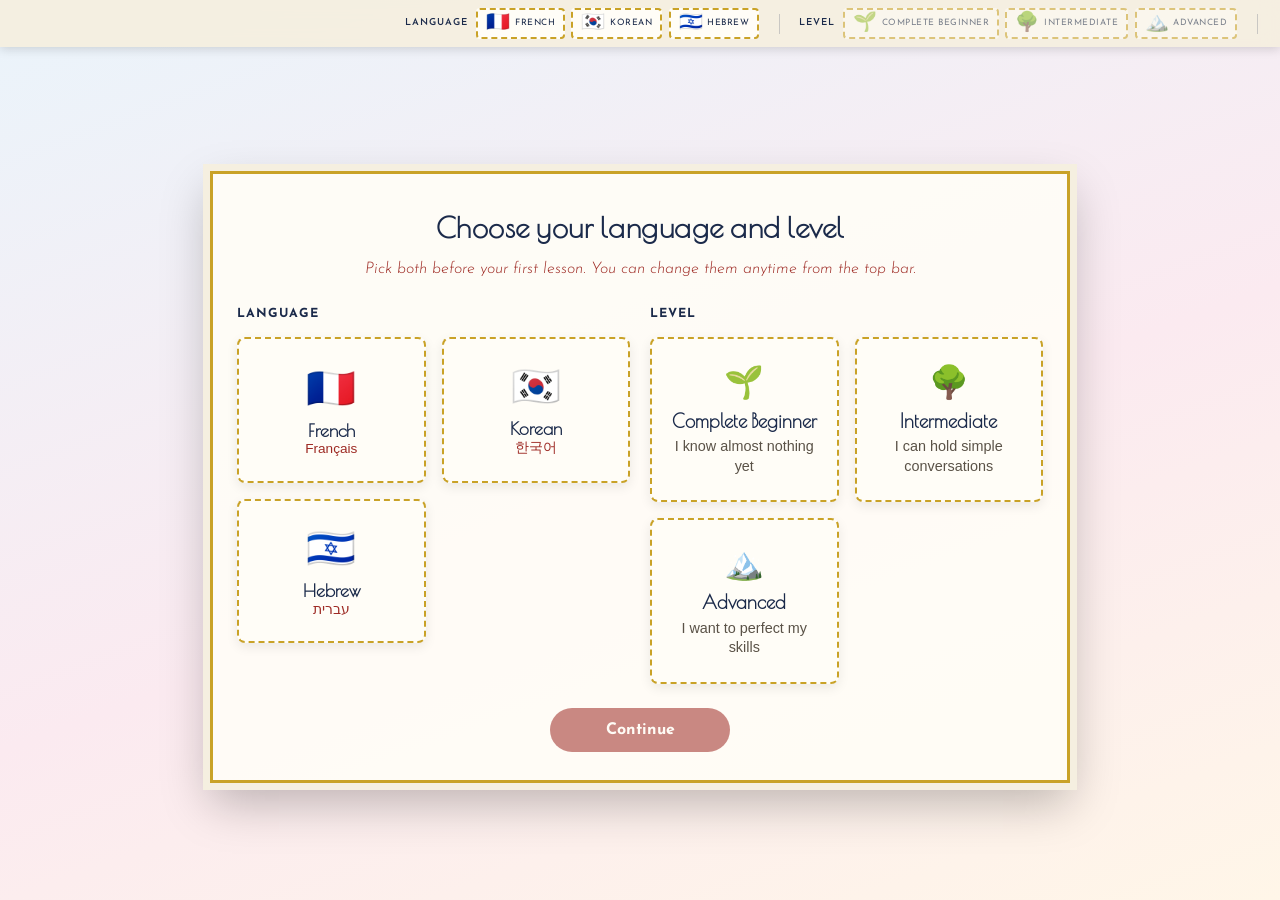
==== index.html @ 90c76253 "Prepare public Catlingo entry point Co-authored-by: Copilot <223556219+Copilot@users.noreply.github." ====
<!DOCTYPE html>
<html lang="en">
<head>
    <meta charset="UTF-8">
    <meta name="viewport" content="width=device-width, initial-scale=1.0, viewport-fit=cover">
    <title>Catlingo | Learn languages through postcards</title>
    <meta name="description" content="Catlingo turns language practice into postcard-sized lessons with guided onboarding, language and level controls, cat-photo fallbacks, and responsive French, Korean, and Hebrew study decks.">
    <meta name="application-name" content="Catlingo">
    <meta name="theme-color" content="#F5EFE0">
    <meta name="color-scheme" content="light">
    <meta name="format-detection" content="telephone=no">
    <link rel="canonical" href="https://catlingo.hiyoglow.com/">
    <meta property="og:type" content="website">
    <meta property="og:site_name" content="Catlingo">
    <meta property="og:url" content="https://catlingo.hiyoglow.com/">
    <meta property="og:title" content="Catlingo | Learn languages through postcards">
    <meta property="og:description" content="Practice French, Korean, and Hebrew through postcard-style lessons with gentle onboarding, responsive controls, and cat-photo fallbacks.">
    <meta name="twitter:card" content="summary">
    <meta name="twitter:title" content="Catlingo | Learn languages through postcards">
    <meta name="twitter:description" content="Practice French, Korean, and Hebrew through postcard-style lessons with gentle onboarding, responsive controls, and cat-photo fallbacks.">
    <link rel="stylesheet" href="lang.css">
    <link rel="preconnect" href="https://fonts.googleapis.com">
    <link rel="preconnect" href="https://fonts.gstatic.com" crossorigin>
    <link href="https://fonts.googleapis.com/css2?family=Gowun+Batang:wght@400;700&family=Nanum+Pen+Script&display=swap" rel="stylesheet">
    <script>
        (function () {
            function statusNode() {
                return document.getElementById('startupStatus');
            }

            function showStatus(message, state) {
                const node = statusNode();
                if (!node) return;
                node.hidden = false;
                node.dataset.state = state || 'info';
                node.textContent = message;
            }

            function hideStatus() {
                const node = statusNode();
                if (!node) return;
                node.hidden = true;
                node.removeAttribute('data-state');
            }

            window.CATLINGO_PAGE = {
                showStartupError(message) {
                    showStatus(message, 'error');
                },
                markReady() {
                    document.documentElement.dataset.catlingoReady = 'true';
                    hideStatus();
                },
            };

            window.addEventListener('error', function (event) {
                const target = event.target;
                if (target && target.tagName === 'SCRIPT') {
                    const src = target.getAttribute('src') || '';
                    if (/^(data\/|lang-app\.js$)/.test(src)) {
                        showStatus('Catlingo could not load a required local file: ' + src, 'error');
                    }
                    return;
                }
                if (event.error && document.documentElement.dataset.catlingoReady !== 'true') {
                    showStatus('Catlingo hit a startup error. Reload the page or reopen index.html from this folder.', 'error');
                }
            }, true);

            window.addEventListener('load', function () {
                setTimeout(function () {
                    if (document.documentElement.dataset.catlingoReady === 'true') return;
                    showStatus(
                        'Catlingo could not finish loading. Make sure index.html, lang-app.js, and the data files are all available in this folder.',
                        'error'
                    );
                }, 0);
            });
        })();
    </script>
</head>
<body>
<noscript>
    <div class="noscript-banner" role="status">Catlingo needs JavaScript to load lessons. Enable it to use the postcard practice deck.</div>
</noscript>
<div id="startupStatus" class="startup-banner" role="status" aria-live="polite">Loading Catlingo… If this takes more than a moment, make sure index.html, lang-app.js, and the data files are all in this folder.</div>

<!-- ═══ Login Screen (optional — sign-in also available from the top bar) ═══ -->
<div id="loginScreen" class="screen">
    <div class="login-card">
        <h1>🐱 Catlingo</h1>
        <p>Postcard-sized language practice with adorable animals</p>
        <button type="button" class="google-btn" id="googleLoginBtn" style="display:none" aria-label="Sign in with Google">
            <img src="https://www.gstatic.com/firebasejs/ui/2.0.0/images/auth/google.svg" alt=""/>
            Sign in with Google
        </button>
        <div class="login-error" id="loginError" role="alert" aria-live="assertive"></div>
    </div>
</div>

<!-- ═══ Loading Screen ═══ -->
<div id="loadingScreen" class="screen">
    <div class="loader" role="status" aria-live="polite">🐱 Loading Catlingo…</div>
</div>

<!-- ═══ Main App ═══ -->
<div id="mainApp" class="screen active">
    <div class="top-bar">
        <div class="top-bar-left">
            <img class="user-avatar" id="userAvatar" src="" alt="Signed-in user avatar" style="display:none"/>
            <span class="user-name" id="userName" style="display:none"></span>
            <button type="button" class="google-btn-sm" id="topLoginBtn" style="display:none" aria-label="Sign in with Google">
                <img src="https://www.gstatic.com/firebasejs/ui/2.0.0/images/auth/google.svg" alt=""/>
                <span>Sign in</span>
            </button>
        </div>
        <div class="top-bar-right">
            <div class="stamp-row">
                <span class="stamp-row-label" id="langueLabel">Language</span>
                <div id="topLangStamps" role="group" aria-label="Language choices"></div>
            </div>
            <div class="top-divider"></div>
            <div class="stamp-row">
                <span class="stamp-row-label" id="levelLabel">Level</span>
                <div id="levelStamps" role="group" aria-label="Level choices"></div>
            </div>
            <div class="top-divider"></div>
            <button type="button" class="logout-btn" id="logoutBtn" style="display:none">Sign out</button>
        </div>
    </div>
    <div id="authStatus" class="auth-status" role="alert" aria-live="assertive" style="display:none"></div>

    <!-- Language Picker -->
    <div id="langPicker" class="lang-picker-wrap" style="display:none">
        <div class="picker-card">
            <h2>Choose your language and level</h2>
            <p>Pick both before your first lesson. You can change them anytime from the top bar.</p>
            <div class="picker-sections">
                <section class="picker-section" aria-labelledby="pickerLangLabel">
                    <h3 id="pickerLangLabel">Language</h3>
                    <div class="lang-grid" id="langGrid" role="group" aria-label="Language picker"></div>
                </section>
                <section class="picker-section" aria-labelledby="pickerLevelLabel">
                    <h3 id="pickerLevelLabel">Level</h3>
                    <div class="level-grid" id="levelGrid" role="group" aria-label="Level picker"></div>
                </section>
            </div>
            <button type="button" class="picker-continue-btn" id="chooserContinueBtn" disabled>Continue</button>
        </div>
    </div>

    <!-- Main Content -->
    <div id="mainContent" style="display:none">
        <div class="layout">
            <!-- Left: the postcard -->
            <div class="container">
                <div class="postmark" id="postmark">CACHET<br/>DE LA POSTE<br/>PARIS</div>
                <div class="bunting" aria-hidden="true">
                    <span></span><span></span><span></span>
                    <span></span><span></span><span></span><span></span>
                </div>
                <div class="main-header">
                    <h1 class="title" id="mainTitle">Catlingo</h1>
                    <p class="subtitle" id="mainSubtitle">Postcard language practice with adorable animals</p>
                </div>
                <div class="cat-container">
                    <div class="cat-frame">
                        <img id="catImage" class="cat-image" src="" alt="Catlingo postcard illustration" width="180" height="180" decoding="async"/>
                        <div class="cat-caption" id="catCaption">Catlingo</div>
                    </div>
                </div>
                <div class="phrase-container quiz">
                    <div class="quiz-head">
                        <span class="quiz-prompt" id="quizPromptLabel">Complete the phrase</span>
                    </div>
                    <div id="demoMeaning" class="quiz-hint">Choose a language and level to start.</div>
                    <div class="quiz-sentence-row">
                        <div id="demoPhrase">Choose a language and level to start.</div>
                        <button type="button" class="speak-btn" id="speakBtn" title="Listen to pronunciation" aria-label="Listen to the current phrase">🔊</button>
                    </div>
                    <div class="quiz-choices" id="quizChoices" hidden></div>
                    <div class="quiz-feedback" id="quizFeedback" aria-live="polite"></div>
                    <div class="word-gloss" id="wordGloss" aria-live="polite"></div>
                </div>
                <button type="button" id="refreshBtn" class="refresh-btn" aria-label="Show another postcard">Start learning ✉️</button>
                <div class="progress-bar" aria-hidden="true">
                    <div id="progressFill" class="progress-fill" style="width:0%"></div>
                </div>
                <div class="stats">
                    <span><span id="seenLabel">Phrases seen:</span> <span id="phrasesLearned">0</span></span>
                    <span id="levelBadge" class="score-badge">Score: 0</span>
                </div>
                <p class="motivation-text" id="motivationText">A postcard at a time, you keep growing. 💪</p>
            </div>

            <!-- Right: the lesson carnet -->
            <aside class="lesson-panel" id="lessonPanel" aria-label="Lesson notes">
                <div class="lesson-card">
                    <div class="lesson-card-head">
                        <span class="lesson-tab" id="lessonTopTab">Notebook</span>
                        <h3 id="lessonTopTitle">Grammar &amp; vocab</h3>
                    </div>
                    <div id="lessonTopBody"></div>
                </div>

                <div class="lesson-card">
                    <div class="lesson-card-head">
                        <span class="lesson-tab lesson-tab-alt" id="lessonBottomTab">Practice</span>
                        <h3 id="lessonBottomTitle">How to use it</h3>
                    </div>
                    <div class="example-list" id="lessonExamples"></div>
                </div>
            </aside>
        </div>
    </div>
</div>

<!-- Scripts: shared catalog, language content, inactive auth feature, then app logic -->
<script src="data/catalog.js"></script>
<script src="data/french.js"></script>
<script src="data/korean.js"></script>
<script src="data/hebrew.js"></script>
<script src="lang-config.js"></script>
<script src="lang-auth.js"></script>
<script src="lang-auth-bootstrap.js"></script>
<script src="lang-app.js"></script>
</body>
</html>
---- lang.css ----
/* ═══════════════════════════════════════════════════════════
   Catlingo — Language Learning App
   ═══════════════════════════════════════════════════════════ */

@import url('https://fonts.googleapis.com/css2?family=Poiret+One&family=Josefin+Sans:wght@300;400;600;700&display=swap');

/* ─── Design Tokens ─── */
:root {
    --navy: #1B2A4A;
    --cream: #F5EFE0;
    --ivory: #FFFDF7;
    --gold: #C9A227;
    --burgundy: #9E2B25;
    --text-muted: #5a5247;
    --shadow-sm: 0 2px 8px rgba(0, 0, 0, 0.08);
    --shadow-md: 0 4px 12px rgba(0, 0, 0, 0.08);
    --shadow-lg: 0 20px 45px rgba(0, 0, 0, 0.25);
    --gradient-bg: linear-gradient(160deg, #EAF4FB 0%, #FBEAF0 55%, #FFF6E8 100%);
    --font-display: 'Poiret One', serif;
    --font-body: 'Josefin Sans', sans-serif;
    --transition-fast: 0.2s ease;
    --transition-normal: 0.3s ease;
}

/* ─── Per-language postcard themes (override design tokens) ───
   Applied to #mainContent as .theme-<lang>. CSS variables inherit,
   so the whole postcard + carnet re-skin instantly on language change. */
.theme-french {
    --gold: #C9A227;      /* Parisian gilt */
    --burgundy: #9E2B25;  /* wine red */
    --cream: #F5EFE0;
    --gradient-bg: linear-gradient(160deg, #EAF4FB 0%, #FBEAF0 55%, #FFF6E8 100%);
}
.theme-korean {
    --gold: #3E7C5A;      /* celadon green (청자) */
    --burgundy: #C0392B;  /* obangsaek red (단청) */
    --cream: #F5F1E6;     /* hanji paper */
    --gradient-bg: linear-gradient(160deg, #EAF3EC 0%, #FBEFE9 55%, #FFF7EA 100%);
}
.theme-hebrew {
    --gold: #7E9B5B;      /* olive */
    --burgundy: #2E6FA8;  /* tekhelet blue */
    --cream: #F4ECD7;     /* Jerusalem stone */
    --gradient-bg: linear-gradient(160deg, #EAF1F7 0%, #F3F0E2 55%, #FBF3E6 100%);
}

/* Retint the animated page background to match the active theme. */
body:has(.theme-korean) { background: linear-gradient(160deg, #EAF3EC 0%, #FBEFE9 55%, #FFF7EA 100%); }
body:has(.theme-hebrew) { background: linear-gradient(160deg, #EAF1F7 0%, #F3F0E2 55%, #FBF3E6 100%); }

/* ─── Reset ─── */
* {
    margin: 0;
    padding: 0;
    box-sizing: border-box;
}

body {
    font-family: var(--font-body);
    min-height: 100vh;
    overflow-x: hidden;
    background: var(--gradient-bg);
    color: var(--navy);
    line-height: 1.5;
}

/* ─── Startup / no-script status ─── */
.startup-banner,
.noscript-banner {
    width: min(1100px, calc(100% - 2rem));
    margin: 0.85rem auto 0;
    padding: 0.75rem 1rem;
    position: relative;
    z-index: 80;
    border-radius: 14px;
    border: 1px solid rgba(27, 42, 74, 0.16);
    background: rgba(255, 253, 247, 0.92);
    box-shadow: var(--shadow-sm);
    color: var(--navy);
    font-size: 0.92rem;
    line-height: 1.45;
}

.startup-banner[hidden] {
    display: none !important;
}

.startup-banner[data-state="error"],
.noscript-banner {
    border-color: rgba(158, 43, 37, 0.22);
    color: var(--burgundy);
    background: rgba(255, 245, 246, 0.96);
}

/* ─── Screens ─── */
.screen {
    display: none;
    min-height: 100vh;
}

.screen.active {
    display: flex;
}

/* ─── Login Screen ─── */
#loginScreen {
    background: var(--gradient-bg);
    align-items: center;
    justify-content: center;
}

.login-card {
    background: var(--cream);
    border: 3px solid var(--gold);
    box-shadow: 0 0 0 7px var(--ivory), var(--shadow-lg);
    padding: 3rem 2.5rem;
    text-align: center;
    max-width: 400px;
    width: 90%;
    position: relative;
}

/* Corner ornaments (shared between login-card and container) */
.login-card::before,
.login-card::after,
.container::before,
.container::after {
    content: '';
    position: absolute;
    width: 18px;
    height: 18px;
    border: 2px solid var(--gold);
    pointer-events: none;
}

.login-card::before,
.container::before {
    top: -9px;
    left: -9px;
    border-right: none;
    border-bottom: none;
}

.login-card::after,
.container::after {
    bottom: -9px;
    right: -9px;
    border-left: none;
    border-top: none;
}

.login-card h1 {
    font-family: var(--font-display);
    font-size: 2.2rem;
    color: var(--navy);
    margin-bottom: 0.5rem;
    letter-spacing: 1px;
}

.login-card p {
    color: var(--burgundy);
    font-size: 1rem;
    margin-bottom: 2rem;
    font-weight: 300;
    font-style: italic;
}

.google-btn {
    display: inline-flex;
    align-items: center;
    gap: 0.8rem;
    background: var(--ivory);
    color: var(--navy);
    border: 2px dashed var(--gold);
    border-radius: 50px;
    padding: 0.8rem 2rem;
    font-family: var(--font-body);
    font-size: 1.1rem;
    cursor: pointer;
    transition: all var(--transition-normal);
    box-shadow: var(--shadow-sm);
}

.google-btn:hover {
    border-color: var(--burgundy);
    box-shadow: 0 4px 15px rgba(158, 43, 37, 0.25);
    transform: translateY(-2px);
}

.google-btn img {
    width: 24px;
    height: 24px;
}

.login-error {
    color: var(--burgundy);
    font-size: 0.9rem;
    margin-top: 1rem;
    min-height: 1.2rem;
}

/* ─── Loading Screen ─── */
#loadingScreen {
    background: var(--gradient-bg);
    align-items: center;
    justify-content: center;
}

.loader {
    font-family: var(--font-display);
    font-size: 1.8rem;
    color: var(--navy);
    animation: pulse 1.5s infinite;
}

@keyframes pulse {
    0%, 100% { opacity: 1; }
    50% { opacity: 0.5; }
}

/* ─── Top Bar ─── */
.top-bar {
    position: fixed;
    top: 0;
    left: 0;
    right: 0;
    z-index: 50;
    background: rgba(245, 239, 224, 0.95);
    backdrop-filter: blur(8px);
    padding: 0.5rem 1.2rem;
    display: flex;
    align-items: center;
    justify-content: space-between;
    gap: 1rem;
    box-shadow: 0 2px 10px rgba(0, 0, 0, 0.15);
    flex-wrap: nowrap;
    overflow-x: auto;
    white-space: nowrap;
}

.top-bar-left {
    display: flex;
    align-items: center;
    gap: 0.6rem;
    flex-shrink: 0;
}

.user-avatar {
    width: 32px;
    height: 32px;
    border-radius: 50%;
    border: 2px solid var(--gold);
}

.user-name {
    font-size: 0.85rem;
    color: var(--navy);
    font-weight: 400;
}

.top-bar-right {
    display: flex;
    align-items: center;
    gap: 1rem;
    flex-shrink: 0;
}

.stamp-row {
    display: flex;
    align-items: center;
    gap: 0.4rem;
    flex-shrink: 0;
}

.stamp-row-label {
    font-size: 0.6rem;
    color: var(--navy);
    text-transform: uppercase;
    letter-spacing: 1px;
    font-weight: 600;
    margin-right: 0.1rem;
    flex-shrink: 0;
}

#topLangStamps,
#levelStamps {
    display: flex;
    align-items: center;
    gap: 0.4rem;
}

.stamp-btn {
    font-family: var(--font-body);
    background: var(--ivory);
    border: 2px dashed var(--gold);
    border-radius: 4px;
    padding: 0.25rem 0.5rem;
    font-size: 0.85rem;
    cursor: pointer;
    transition: all var(--transition-fast);
    color: var(--navy);
    display: inline-flex;
    align-items: center;
    gap: 0.3rem;
    line-height: 1;
    flex-shrink: 0;
}

.stamp-btn .stamp-icon {
    font-size: 1.2rem;
}

.stamp-btn .stamp-text {
    font-size: 0.55rem;
    text-transform: uppercase;
    letter-spacing: 0.5px;
}

.stamp-btn:hover {
    transform: translateY(-2px);
    box-shadow: 0 4px 8px rgba(0, 0, 0, 0.15);
}

.stamp-btn:disabled {
    opacity: 0.55;
    cursor: not-allowed;
    transform: none;
    box-shadow: none;
}

.stamp-btn.active {
    background: var(--gold);
    border-color: var(--burgundy);
    color: var(--ivory);
    box-shadow: 0 2px 8px rgba(201, 162, 39, 0.5);
}

.top-divider {
    width: 1px;
    height: 20px;
    background: rgba(27, 42, 74, 0.2);
    margin: 0 0.2rem;
    flex-shrink: 0;
}

.logout-btn {
    font-family: var(--font-body);
    background: none;
    border: 1px solid var(--navy);
    border-radius: 50px;
    padding: 0.3rem 0.8rem;
    font-size: 0.85rem;
    color: var(--navy);
    cursor: pointer;
    transition: all var(--transition-fast);
    flex-shrink: 0;
}

.logout-btn:hover {
    border-color: var(--burgundy);
    color: var(--burgundy);
}

/* Compact, optional sign-in button in the top bar */
.google-btn-sm {
    display: inline-flex;
    align-items: center;
    gap: 0.4rem;
    font-family: var(--font-body);
    background: #fff;
    border: 1px solid var(--navy);
    border-radius: 50px;
    padding: 0.32rem 0.85rem;
    font-size: 0.85rem;
    color: var(--navy);
    cursor: pointer;
    transition: all var(--transition-fast);
    flex-shrink: 0;
}

.google-btn-sm img {
    width: 16px;
    height: 16px;
}

.google-btn-sm:hover {
    border-color: var(--gold);
    box-shadow: 0 2px 6px rgba(0, 0, 0, 0.12);
}

/* ─── Main App ─── */
#mainApp {
    background: var(--gradient-bg);
    align-items: center;
    justify-content: center;
    padding-top: 70px;
}

.auth-status {
    width: min(1100px, calc(100% - 2rem));
    margin: 0 auto 0.85rem;
    padding: 0.7rem 1rem;
    border: 1px solid rgba(122, 31, 54, 0.28);
    border-radius: 14px;
    background: rgba(255, 245, 246, 0.96);
    color: var(--burgundy);
    box-shadow: 0 8px 18px rgba(122, 31, 54, 0.08);
    font-size: 0.9rem;
    line-height: 1.4;
}

/* ─── Language Picker ─── */
.lang-picker-wrap {
    width: 100%;
    padding: 2rem 1rem 3rem;
}

.picker-card {
    max-width: 860px;
    margin: 0 auto;
    background: rgba(255, 253, 247, 0.92);
    border: 3px solid var(--gold);
    box-shadow: 0 0 0 7px var(--cream), var(--shadow-lg);
    padding: 2rem 1.5rem 1.75rem;
    text-align: center;
}

.lang-picker-wrap h2 {
    font-family: var(--font-display);
    color: var(--navy);
    font-size: 1.8rem;
    margin-bottom: 0.5rem;
    letter-spacing: 0.5px;
}

.lang-picker-wrap > p {
    color: var(--burgundy);
    margin-bottom: 2rem;
    font-weight: 300;
    font-style: italic;
}

.picker-card > p {
    color: var(--burgundy);
    margin-bottom: 1.5rem;
    font-weight: 300;
    font-style: italic;
}

.picker-sections {
    display: grid;
    grid-template-columns: repeat(2, minmax(0, 1fr));
    gap: 1.25rem;
    align-items: start;
}

.picker-section {
    text-align: left;
}

.picker-section h3 {
    font-size: 0.78rem;
    letter-spacing: 0.08em;
    text-transform: uppercase;
    color: var(--navy);
    margin-bottom: 0.85rem;
}

.lang-grid,
.level-grid {
    display: grid;
    grid-template-columns: repeat(auto-fit, minmax(140px, 1fr));
    gap: 1rem;
}

.level-grid {
    grid-template-columns: repeat(auto-fit, minmax(180px, 1fr));
}

.lang-card,
.level-card {
    background: var(--ivory);
    border: 2px dashed var(--gold);
    border-radius: 8px;
    padding: 1.5rem 1rem;
    text-align: center;
    cursor: pointer;
    transition: all var(--transition-normal);
    box-shadow: var(--shadow-md);
    width: 100%;
    color: var(--navy);
}

.lang-card:hover,
.level-card:hover,
.lang-card:focus-visible,
.level-card:focus-visible {
    transform: translateY(-4px);
    border-color: var(--burgundy);
    box-shadow: 0 8px 20px rgba(0, 0, 0, 0.12);
    outline: none;
}

.lang-card.active,
.level-card.active {
    background: rgba(201, 162, 39, 0.18);
    border-color: var(--burgundy);
    box-shadow: 0 0 0 3px rgba(158, 43, 37, 0.12), 0 8px 20px rgba(0, 0, 0, 0.12);
}

.lang-card:disabled,
.level-card:disabled {
    opacity: 0.55;
    cursor: not-allowed;
    transform: none;
    box-shadow: var(--shadow-md);
}

.lang-card-flag {
    font-size: 2.5rem;
    margin-bottom: 0.5rem;
}

.lang-card-name {
    font-family: var(--font-display);
    font-size: 1.1rem;
    color: var(--navy);
    font-weight: 600;
}

.lang-card-native {
    font-size: 0.85rem;
    color: var(--burgundy);
    font-weight: 300;
}

.level-card-emoji {
    font-size: 2rem;
    margin-bottom: 0.55rem;
}

.level-card-name {
    font-family: var(--font-display);
    font-size: 1.15rem;
    font-weight: 600;
    margin-bottom: 0.35rem;
}

.level-card-desc {
    font-size: 0.9rem;
    color: var(--text-muted);
    line-height: 1.35;
}

.picker-continue-btn {
    margin-top: 1.5rem;
    min-width: 180px;
    border: none;
    border-radius: 999px;
    background: var(--burgundy);
    color: var(--ivory);
    font-family: var(--font-body);
    font-size: 1rem;
    font-weight: 700;
    padding: 0.9rem 1.8rem;
    cursor: pointer;
    transition: all var(--transition-normal);
    box-shadow: 0 8px 18px rgba(158, 43, 37, 0.35);
}

.picker-continue-btn:hover:not(:disabled),
.picker-continue-btn:focus-visible:not(:disabled) {
    transform: translateY(-2px);
    box-shadow: 0 12px 24px rgba(158, 43, 37, 0.42);
    outline: none;
}

.picker-continue-btn:disabled {
    opacity: 0.55;
    cursor: not-allowed;
    box-shadow: none;
}

/* ─── Postcard (Main Card) ─── */
.container {
    width: 90%;
    max-width: 560px;
    background: var(--cream);
    padding: 1.75rem;
    text-align: center;
    position: relative;
    border: 3px solid var(--gold);
    box-shadow: 0 0 0 7px var(--ivory), 0 20px 45px rgba(0, 0, 0, 0.35);
}

.postmark {
    position: absolute;
    top: 14px;
    right: 18px;
    width: 64px;
    height: 64px;
    border: 2.5px solid var(--burgundy);
    border-radius: 50%;
    display: flex;
    align-items: center;
    justify-content: center;
    transform: rotate(-12deg);
    opacity: 0.55;
    font-family: var(--font-display);
    font-size: 0.6rem;
    color: var(--burgundy);
    text-align: center;
    line-height: 1.1;
}

.bunting {
    display: flex;
    justify-content: center;
    margin-bottom: 1.1rem;
}

.bunting span {
    width: 0;
    height: 0;
    border-left: 11px solid transparent;
    border-right: 11px solid transparent;
    border-top: 16px solid var(--navy);
    margin: 0 3px;
}

.bunting span:nth-child(3n+1) { border-top-color: var(--burgundy); }
.bunting span:nth-child(3n+2) { border-top-color: var(--gold); }

.main-header {
    margin-bottom: 1.1rem;
}

.title {
    font-family: var(--font-display);
    color: var(--navy);
    font-size: 2.6rem;
    font-weight: 400;
    letter-spacing: 1px;
}

.subtitle {
    color: var(--burgundy);
    font-size: 1rem;
    font-style: italic;
    font-weight: 300;
    margin-top: 0.2rem;
}

/* ─── Korean postcard skin: obangsaek rainbow banner + bold gothic title ─── */
.theme-korean .bunting {
    gap: 0;
    margin-bottom: 1.3rem;
}
.theme-korean .bunting span {
    width: 34px;
    height: 18px;
    border: none;
    border-radius: 2px;
    margin: 0;
    background: var(--navy);
}
.theme-korean .bunting span:nth-child(5n+1) { background: #C0392B; }
.theme-korean .bunting span:nth-child(5n+2) { background: #E1B12C; }
.theme-korean .bunting span:nth-child(5n+3) { background: #2E6FA8; }
.theme-korean .bunting span:nth-child(5n+4) { background: #3E7C5A; }
.theme-korean .bunting span:nth-child(5n+5) { background: #7D5BA6; }

.theme-korean .title {
    font-family: 'Gowun Batang', 'Apple SD Gothic Neo', 'Malgun Gothic', serif;
    font-weight: 700;
    color: #2B2B2B;
    letter-spacing: 3px;
}
.theme-korean .subtitle {
    font-family: 'Nanum Pen Script', 'Gaegu', cursive;
    font-style: normal;
    font-weight: 400;
    font-size: 1.5rem;
}
.theme-korean .postmark {
    font-family: 'Gothic A1', 'Apple SD Gothic Neo', 'Malgun Gothic', sans-serif;
    letter-spacing: 1px;
}

/* ─── Cat / Animal Frame ─── */
.cat-container {
    margin: 1.2rem auto;
    width: 200px;
    position: relative;
}

.cat-frame {
    background: var(--ivory);
    padding: 10px 10px 30px 10px;
    box-shadow: 0 8px 20px rgba(0, 0, 0, 0.25);
    transform: rotate(-1.2deg);
    position: relative;
}

.cat-image {
    width: 180px;
    height: 180px;
    aspect-ratio: 1 / 1;
    object-fit: cover;
    display: block;
    background: linear-gradient(135deg, rgba(255, 253, 247, 0.96), rgba(201, 162, 39, 0.18));
    filter: saturate(0.92) contrast(1.03);
    transition: opacity var(--transition-normal);
}

.cat-image.is-loading {
    opacity: 0.72;
}

.cat-caption {
    font-family: var(--font-display);
    color: var(--navy);
    font-size: 0.85rem;
    position: absolute;
    bottom: 6px;
    left: 0;
    right: 0;
    text-align: center;
}

/* ─── Phrase Display ─── */
.phrase-container {
    background: var(--ivory);
    border-radius: 4px;
    padding: 1.5rem;
    margin: 1.5rem 0;
    border-left: 4px solid var(--burgundy);
    border-right: 4px solid var(--navy);
    box-shadow: var(--shadow-md);
    text-align: left;
}

/* ─── Quiz ─── */
.phrase-container.quiz { text-align: left; }

.quiz-head {
    display: flex;
    align-items: center;
    justify-content: space-between;
    gap: 0.75rem;
    margin-bottom: 0.9rem;
    flex-wrap: wrap;
}

.quiz-prompt {
    font-size: 0.72rem;
    letter-spacing: 0.08em;
    text-transform: uppercase;
    font-weight: 700;
    color: var(--burgundy);
}

.quiz-hint {
    font-size: 1.15rem;
    color: var(--navy);
    font-weight: 600;
    line-height: 1.4;
    margin-bottom: 0.85rem;
    padding: 0.55rem 0.75rem;
    background: rgba(201, 162, 39, 0.12);
    border-left: 3px solid var(--gold);
    border-radius: 3px;
    transition: opacity var(--transition-normal);
}

.quiz-sentence-row {
    display: flex;
    align-items: flex-start;
    justify-content: space-between;
    gap: 0.75rem;
}

#demoPhrase {
    font-size: 1.5rem;
    font-weight: 600;
    color: var(--navy);
    line-height: 1.5;
    transition: opacity var(--transition-normal);
    font-family: var(--font-body);
    flex: 1;
}

/* Clickable vocabulary word */
.vocab-word {
    display: inline-block;
    font: inherit;
    color: inherit;
    background: none;
    border: none;
    padding: 0;
    margin: 0;
}

button.vocab-word.has-gloss {
    cursor: pointer;
    border-bottom: 2px solid var(--gold);
    border-radius: 2px 2px 0 0;
    transition: background var(--transition-normal);
}

button.vocab-word.has-gloss:hover,
button.vocab-word.has-gloss.is-open {
    background: rgba(201, 162, 39, 0.18);
}

.vocab-word.is-answer {
    color: var(--burgundy);
    font-weight: 700;
}

/* Hidden word — blank or inline input */
.quiz-blank {
    display: inline-block;
    min-width: 3ch;
    border-bottom: 2px dashed var(--burgundy);
    margin: 0 0.1em;
    vertical-align: baseline;
}

/* Multiple-choice options */
.quiz-choices {
    display: flex;
    flex-wrap: wrap;
    gap: 0.55rem;
    margin-top: 1.1rem;
}

.quiz-choice {
    font-family: var(--font-body);
    font-size: 1rem;
    font-weight: 600;
    color: var(--navy);
    background: var(--ivory);
    border: 2px solid rgba(11, 31, 58, 0.18);
    border-radius: 6px;
    padding: 0.55rem 1.1rem;
    cursor: pointer;
    transition: all var(--transition-normal);
}

.quiz-choice:hover:not(:disabled) {
    border-color: var(--navy);
    transform: translateY(-1px);
}

.quiz-choice.is-wrong {
    border-color: var(--burgundy);
    background: rgba(158, 43, 37, 0.12);
    color: var(--burgundy);
    opacity: 0.6;
    cursor: not-allowed;
}

/* Feedback + gloss lines */
.quiz-feedback {
    min-height: 1.3em;
    margin-top: 0.85rem;
    font-weight: 700;
    font-size: 0.98rem;
}

.quiz-feedback.is-correct { color: #1f7a4d; }
.quiz-feedback.is-wrong { color: var(--burgundy); }
.quiz-feedback.is-reveal { color: var(--navy); }

.word-gloss {
    min-height: 1.2em;
    margin-top: 0.5rem;
    font-size: 0.95rem;
    color: var(--text-muted);
    opacity: 0;
    transition: opacity var(--transition-normal);
}

.word-gloss.is-active { opacity: 1; color: var(--navy); }

.score-badge {
    background: rgba(201, 162, 39, 0.16);
    color: var(--burgundy);
    font-weight: 700;
    padding: 0.15rem 0.7rem;
    border-radius: 999px;
    border-bottom: 2px solid var(--gold);
}

/* ─── Buttons ─── */
.speak-btn {
    background: radial-gradient(circle at 30% 30%, #e3c869, var(--gold));
    color: var(--navy);
    border: none;
    border-radius: 50%;
    width: 46px;
    height: 46px;
    font-size: 1.3rem;
    cursor: pointer;
    transition: all var(--transition-normal);
    box-shadow: 0 4px 12px rgba(201, 162, 39, 0.5);
    display: inline-flex;
    align-items: center;
    justify-content: center;
    margin-top: 0.9rem;
}

.quiz-sentence-row .speak-btn { margin-top: 0; flex-shrink: 0; }

.speak-btn:hover { transform: scale(1.1); }
.speak-btn:active { transform: scale(0.95); }
.speak-btn.speaking { animation: speakPulse 1s infinite; }

@keyframes speakPulse {
    0%, 100% { box-shadow: 0 4px 12px rgba(201, 162, 39, 0.5); }
    50% { box-shadow: 0 4px 22px rgba(201, 162, 39, 0.85); }
}

.refresh-btn {
    position: relative;
    background: var(--burgundy);
    color: var(--ivory);
    border: none;
    padding: 0.9rem 2.2rem 0.9rem 2.6rem;
    font-size: 1.05rem;
    font-weight: 600;
    cursor: pointer;
    transition: all 0.25s ease;
    font-family: var(--font-body);
    margin: 1.5rem 0;
    clip-path: polygon(0% 0%, 4% 50%, 0% 100%, 100% 100%, 100% 0%);
    box-shadow: 0 6px 18px rgba(158, 43, 37, 0.4);
}

.refresh-btn:hover {
    transform: translateY(-2px);
    box-shadow: 0 10px 22px rgba(158, 43, 37, 0.5);
}

.refresh-btn:active {
    transform: translateY(0);
}

/* ─── Progress & Stats ─── */
.motivation-text {
    color: var(--navy);
    font-size: 0.9rem;
    font-weight: 300;
    margin-top: 1.3rem;
    font-style: italic;
}

.progress-bar {
    background: rgba(27, 42, 74, 0.12);
    height: 6px;
    border-radius: 0;
    overflow: hidden;
    margin: 1.4rem 0;
    position: relative;
}

.progress-fill {
    background: linear-gradient(90deg, var(--burgundy), var(--gold));
    height: 100%;
    transition: width 0.5s ease;
}

.stats {
    display: flex;
    justify-content: space-between;
    margin-top: 0.8rem;
    font-size: 0.85rem;
    color: var(--text-muted);
}

/* ─── Two-Column Layout (postcard + lesson carnet) ─── */
.layout {
    display: flex;
    align-items: flex-start;
    justify-content: center;
    gap: 1.75rem;
    width: 100%;
    max-width: 960px;
    margin: 0 auto;
    padding: 0 1rem;
}

.layout .container {
    flex: 0 1 560px;
    width: auto;
    margin: 0;
    min-width: 0;
}

/* ─── Lesson Carnet (right column) ─── */
.lesson-panel {
    flex: 1 1 320px;
    max-width: 360px;
    min-width: 0;
    display: flex;
    flex-direction: column;
    gap: 1.25rem;
    align-self: stretch;
}

.lesson-card {
    background: var(--ivory);
    border: 2px solid rgba(201, 162, 39, 0.55);
    border-radius: 6px;
    padding: 1.4rem 1.3rem 1.5rem;
    box-shadow: var(--shadow-md);
    position: relative;
}

.lesson-card-head {
    margin-bottom: 1rem;
}

.lesson-tab {
    display: inline-block;
    font-family: var(--font-body);
    font-size: 0.6rem;
    letter-spacing: 1.5px;
    text-transform: uppercase;
    font-weight: 700;
    color: var(--ivory);
    background: var(--navy);
    padding: 0.2rem 0.6rem;
    border-radius: 3px;
    transform: rotate(-1.5deg);
}

.lesson-tab-alt {
    background: var(--burgundy);
}

.lesson-card-head h3 {
    font-family: var(--font-display);
    color: var(--navy);
    font-size: 1.3rem;
    font-weight: 400;
    letter-spacing: 0.5px;
    margin-top: 0.55rem;
}

/* Grammar note + vocabulary (matched lesson) */
.lesson-note {
    font-size: 0.95rem;
    color: var(--navy);
    line-height: 1.55;
    font-weight: 300;
    margin-bottom: 1rem;
}

.lesson-note b {
    font-weight: 700;
    color: var(--burgundy);
}

.lesson-note i {
    font-style: italic;
    color: var(--text-muted);
}

.vocab-list {
    display: flex;
    flex-direction: column;
    gap: 0.4rem;
    padding-top: 0.85rem;
    border-top: 1px dashed rgba(27, 42, 74, 0.2);
}

.vocab-item {
    display: flex;
    align-items: baseline;
    justify-content: space-between;
    gap: 0.75rem;
}

.vocab-term {
    font-weight: 600;
    color: var(--navy);
    font-size: 0.95rem;
    background: rgba(201, 162, 39, 0.16);
    border-bottom: 2px solid var(--gold);
    padding: 0.05rem 0.4rem;
    border-radius: 3px;
    overflow-wrap: break-word;
}

.vocab-gloss {
    font-size: 0.82rem;
    color: var(--text-muted);
    font-style: italic;
    text-align: right;
    flex-shrink: 0;
}

/* Sentence spotlight — word-by-word breakdown (fallback view) */
.spotlight-words {
    display: flex;
    flex-wrap: wrap;
    gap: 0.4rem;
    margin-bottom: 0.9rem;
}

.spotlight-word {
    font-family: var(--font-body);
    font-size: 1.05rem;
    font-weight: 600;
    color: var(--navy);
    background: rgba(201, 162, 39, 0.16);
    border-bottom: 2px solid var(--gold);
    padding: 0.1rem 0.5rem 0.15rem;
    border-radius: 3px;
    line-height: 1.5;
    max-width: 100%;
    overflow-wrap: break-word;
    word-break: break-word;
}

.spotlight-translation {
    font-size: 0.95rem;
    color: var(--text-muted);
    font-style: italic;
    font-weight: 400;
    line-height: 1.45;
    padding-top: 0.7rem;
    border-top: 1px dashed rgba(27, 42, 74, 0.2);
}

.spotlight-empty {
    font-size: 0.9rem;
    color: var(--text-muted);
    font-style: italic;
}

/* Example / application sentences */
.example-list {
    display: flex;
    flex-direction: column;
    gap: 0.6rem;
}

.example-item {
    text-align: left;
    background: var(--cream);
    border: 1px solid rgba(27, 42, 74, 0.12);
    border-left: 3px solid var(--gold);
    border-radius: 4px;
    padding: 0.7rem 0.85rem;
    font-family: var(--font-body);
    width: 100%;
}

.example-target {
    font-size: 1rem;
    font-weight: 600;
    color: var(--navy);
    margin-bottom: 0.15rem;
    line-height: 1.35;
    overflow-wrap: break-word;
}

.example-meaning {
    font-size: 0.82rem;
    color: var(--text-muted);
    font-style: italic;
    font-weight: 300;
    line-height: 1.3;
    overflow-wrap: break-word;
}

/* RTL support inside the carnet */
.rtl-lang .spotlight-words,
.rtl-lang .example-target,
.rtl-lang .vocab-term {
    direction: rtl;
    text-align: right;
}

.rtl-lang .example-item {
    border-left: 1px solid rgba(27, 42, 74, 0.12);
    border-right: 3px solid var(--gold);
}

/* ─── RTL Languages (Hebrew) ─── */
.phrase-container #demoPhrase[dir="rtl"] {
    text-align: right;
    direction: rtl;
}

/* Quiz layout mirrors for RTL (Hebrew) */
.rtl-lang .quiz-head,
.rtl-lang .quiz-choices { flex-direction: row-reverse; }

.rtl-lang .quiz-hint,
.rtl-lang .quiz-feedback,
.rtl-lang .word-gloss,
.rtl-lang .quiz-prompt { text-align: right; direction: rtl; }

.rtl-lang .quiz-hint { border-left: none; border-right: 3px solid var(--gold); }

.rtl-lang .quiz-sentence-row { flex-direction: row-reverse; }

.rtl-lang .phrase-container {
    border-left: 4px solid var(--navy);
    border-right: 4px solid var(--burgundy);
}

/* ─── Responsive ─── */
@media (max-width: 900px) {
    /* Stack #mainApp vertically. Critical: once the top bar becomes sticky
       (≤768) it re-enters the flow, so #mainApp must be a column — otherwise
       the header and the postcard sit side-by-side and the content overflows. */
    #mainApp {
        flex-direction: column;
        align-items: stretch;
        justify-content: flex-start;
    }
    /* Stack the carnet below the postcard, centered */
    .layout {
        flex-direction: column;
        align-items: center;
        gap: 1.25rem;
        max-width: 600px;
        margin: 0 auto;
        padding: 0 1rem;
    }
    .layout .container {
        flex: 0 0 auto;
        width: 100%;
        max-width: 520px;
    }
    .lesson-panel {
        flex: 0 0 auto;
        max-width: 520px;
        width: 100%;
        align-self: auto;
    }
    .picker-sections {
        grid-template-columns: 1fr;
    }
}

@media (max-width: 768px) {
    /* Top bar leaves the fixed layer and becomes a full-width sticky header
       that stacks its rows instead of scrolling sideways. */
    .top-bar {
        position: sticky;
        align-self: stretch;
        width: 100%;
        flex-direction: column;
        align-items: stretch;
        gap: 0.55rem;
        overflow-x: visible;
        white-space: normal;
        padding: 0.6rem 0.9rem;
    }
    .top-bar-left {
        width: 100%;
        justify-content: space-between;
    }
    .top-bar-right {
        width: 100%;
        flex-wrap: wrap;
        align-items: center;
        gap: 0.5rem 0.9rem;
        justify-content: flex-start;
    }
    #topLangStamps,
    #levelStamps {
        flex-wrap: wrap;
    }
    /* Push Sign out to the end of its wrapped row */
    .logout-btn {
        margin-left: auto;
    }
    /* Sticky header is in-flow now, so the fixed-bar offset is not needed */
    #mainApp {
        padding-top: 0;
    }
    .auth-status {
        width: calc(100% - 1.4rem);
        margin: 0 auto 0.75rem;
        font-size: 0.85rem;
    }
}

@media (max-width: 600px) {
    .layout { padding: 0 14px; gap: 1rem; }
    .container { padding: 1.3rem 1.15rem; }
    .title { font-size: 2rem; }
    .subtitle { font-size: 0.9rem; }
    .bunting span { border-left-width: 9px; border-right-width: 9px; border-top-width: 13px; margin: 0 2px; }
    .cat-container { width: 168px; margin: 1rem auto; }
    .cat-image { width: 148px; height: 148px; }
    #demoPhrase { font-size: 1.3rem; }
    #demoMeaning { font-size: 0.9rem; }
    .phrase-container { padding: 1.2rem 1.1rem; }
    .stats { font-size: 0.78rem; }
    .motivation-text { font-size: 0.82rem; }

    /* Top bar: compact avatar row + wrapped stamp chips */
    .top-bar { padding: 0.5rem 0.7rem; gap: 0.5rem; }
    .user-name { display: none; }
    .stamp-row { gap: 0.3rem; }
    .stamp-row-label { font-size: 0.55rem; }
    .stamp-btn { padding: 0.4rem 0.55rem; min-height: 34px; }
    .stamp-btn .stamp-icon { font-size: 1.15rem; }
    .stamp-btn .stamp-text { font-size: 0.5rem; }
    .top-divider { display: none; }
    .logout-btn { padding: 0.35rem 0.7rem; }

    .postmark { width: 52px; height: 52px; font-size: 0.5rem; top: 10px; right: 10px; }

    /* Language picker + login */
    .lang-picker-wrap { padding: 1.5rem 1rem; }
    .picker-card { padding: 1.5rem 1rem 1.35rem; }
    .lang-picker-wrap h2 { font-size: 1.5rem; }
    .lang-grid,
    .level-grid { grid-template-columns: repeat(1, 1fr); gap: 0.8rem; }
    .lang-card,
    .level-card { padding: 1.2rem 0.8rem; }
    .lang-card-flag { font-size: 2rem; }
    .level-card-emoji { font-size: 1.8rem; }
    .login-card { padding: 2rem 1.5rem; }
    .login-card h1 { font-size: 1.9rem; }

    /* Full-width, tappable primary button */
    .refresh-btn { font-size: 1rem; padding: 0.85rem 1.6rem; width: 100%; }
    .picker-continue-btn { width: 100%; }

    /* Carnet: tighter cards; stack vocab term over its gloss so nothing clips */
    .lesson-card { padding: 1.15rem 1.05rem 1.25rem; }
    .lesson-card-head h3 { font-size: 1.2rem; }
    .vocab-item {
        flex-direction: column;
        align-items: flex-start;
        gap: 0.2rem;
    }
    .vocab-gloss { text-align: left; }
    .rtl-lang .vocab-item { align-items: flex-end; }
    .rtl-lang .vocab-gloss { text-align: right; }
}

@media (max-width: 380px) {
    .stamp-row-label { display: none; }
    .stamp-btn .stamp-text { display: none; }
    .stamp-btn .stamp-icon { font-size: 1.35rem; }
    .stamp-btn { padding: 0.4rem 0.5rem; }
    .title { font-size: 1.75rem; }
    .cat-container { width: 150px; }
    .cat-image { width: 132px; height: 132px; }
    #demoPhrase { font-size: 1.2rem; }
}
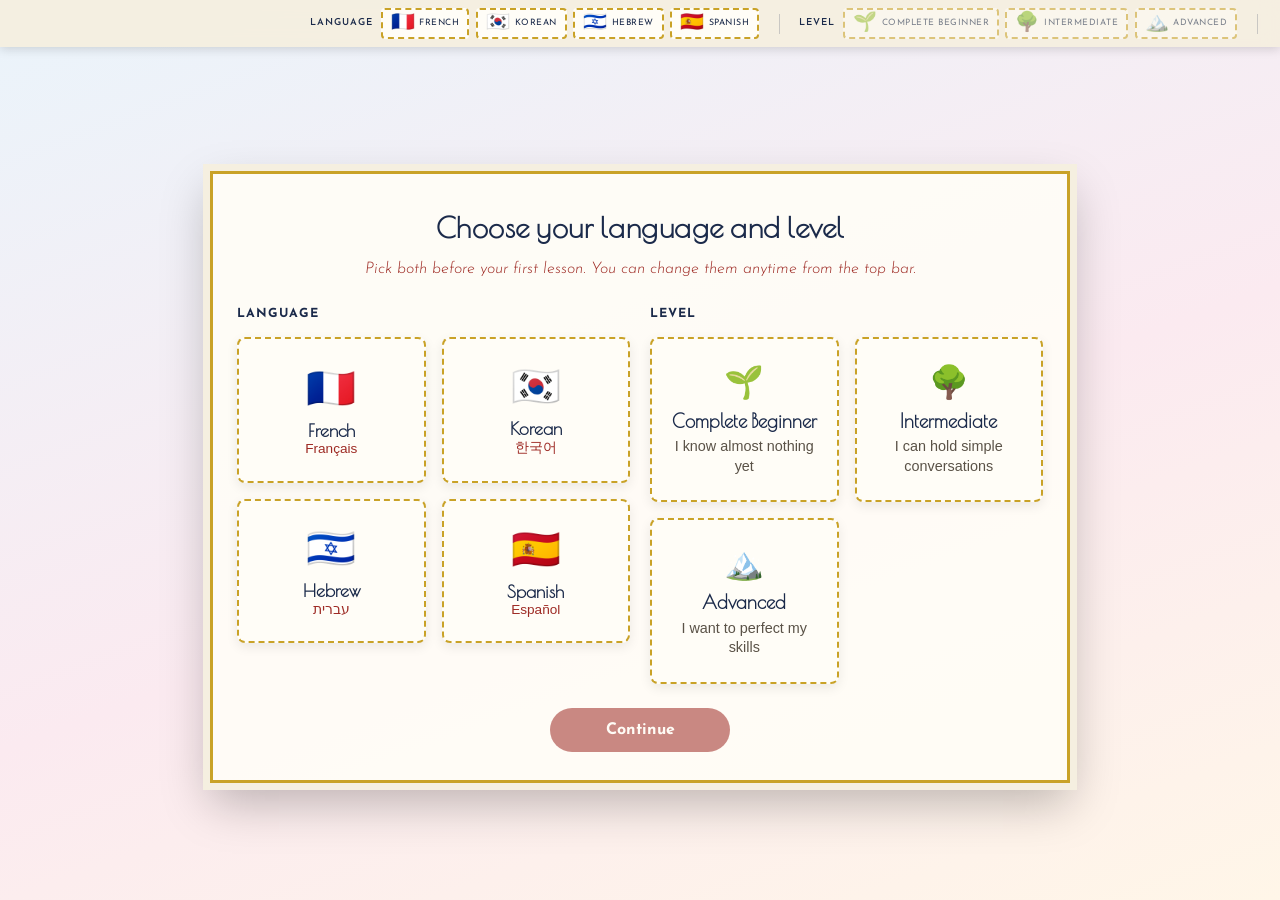
==== commit dfddfc03: "Complete launch content for French, Korean, Hebrew, and Spanish French (preserved, split, extended):" ====
--- a/index.html
+++ b/index.html
@@ -220,6 +220,7 @@
 <script src="data/french.js"></script>
 <script src="data/korean.js"></script>
 <script src="data/hebrew.js"></script>
+<script src="data/spanish.js"></script>
 <script src="lang-config.js"></script>
 <script src="lang-auth.js"></script>
 <script src="lang-auth-bootstrap.js"></script>
--- a/lang.css
+++ b/lang.css
@@ -814,7 +814,7 @@
 }
 
 .vocab-word.is-answer {
-    color: var(--burgundy);
+    color: #1f7a4d;
     font-weight: 700;
 }
 
@@ -857,8 +857,12 @@
     border-color: var(--burgundy);
     background: rgba(158, 43, 37, 0.12);
     color: var(--burgundy);
-    opacity: 0.6;
-    cursor: not-allowed;
+}
+
+.quiz-choice.is-correct {
+    border-color: #1f7a4d;
+    background: rgba(31, 122, 77, 0.14);
+    color: #1f7a4d;
 }
 
 /* Feedback + gloss lines */
